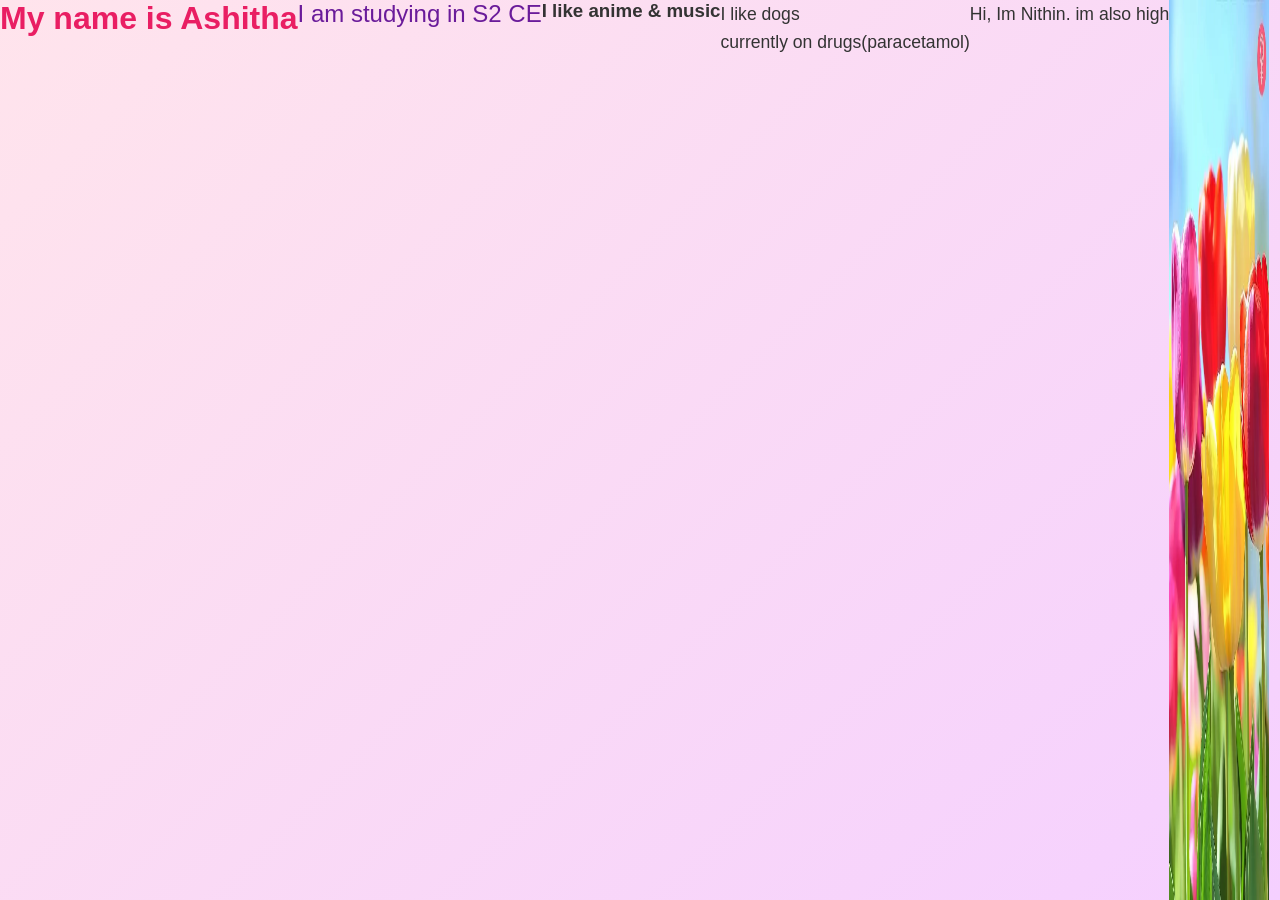
==== index.html @ a12b62c1 "Rename Index.html to index.html" ====
<!DOCTYPE html>
<html lang="en">
<head>
  <meta charset="UTF-8">
  <meta name="viewport" content="width=device-width, initial-scale=1.0">
  <title>Ashitha's website</title>
  <style>
  img{
    width: 100px;

  }
  </style>
  <link rel="stylesheet" href="style.css">
</head>

<body>
<h1>My name is Ashitha</h1>
<h2>I am studying in S2 CE</h2>
<h3>I like anime & music</h3>
<p>I like dogs <br>
  currently on drugs(paracetamol)</p>
  <p>Hi, Im Nithin. im also high</p>
  <img src="./flower github.webp" alt="" srcset="">
</body>
</html>
---- style.css ----
/* Reset */
* {
    margin: 0;
    padding: 0;
    box-sizing: border-box;
}

body {
    font-family: Arial, Helvetica, sans-serif;
    background: linear-gradient(135deg, #ffe4ec, #f5d0ff);
    min-height: 100vh;
    display: flex;
    /* justify-content: center; */
    /* align-items: center; */
    /* text-align: center; */
    color: #333;
}


h1 {
    color: #e91e63;
    margin-bottom: 10px;
}

h2 {
    color: #6a1b9a;
    margin-bottom: 20px;
    font-weight: normal;
}

p {
    font-size: 1.1rem;
    line-height: 1.6;
    margin-bottom: 20px;
}

img:hover {
    transform: scale(1.05);
}
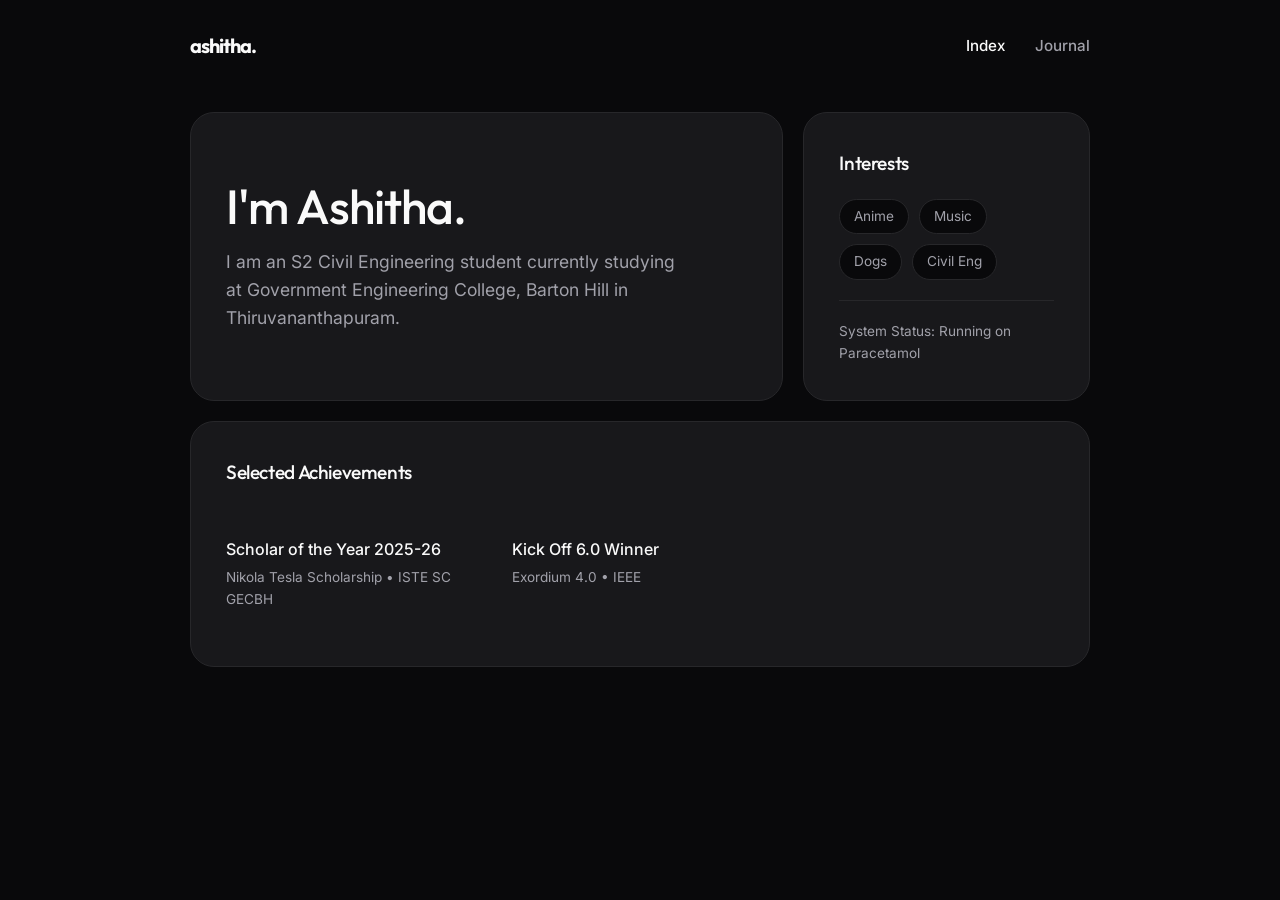
==== commit 4cb9f2ba: "remodel website" ====
--- a/index.html
+++ b/index.html
@@ -1,25 +1,269 @@
 <!DOCTYPE html>
 <html lang="en">
+
 <head>
   <meta charset="UTF-8">
   <meta name="viewport" content="width=device-width, initial-scale=1.0">
-  <title>Ashitha's website</title>
+  <title>Ashitha | Portfolio</title>
+  <link
+    href="https://fonts.googleapis.com/css2?family=Inter:wght@300;400;500;600&family=Outfit:wght@400;500;600;700&display=swap"
+    rel="stylesheet">
   <style>
-  img{
-    width: 100px;
-
-  }
+    :root {
+      --bg-color: #09090b;
+      /* Deep zinc background */
+      --card-bg: #18181b;
+      --card-hover: #27272a;
+      --border-color: #27272a;
+      --border-hover: #3f3f46;
+      --text-main: #fafafa;
+      --text-muted: #a1a1aa;
+    }
+
+    * {
+      box-sizing: border-box;
+      margin: 0;
+      padding: 0;
+    }
+
+    body {
+      background-color: var(--bg-color);
+      color: var(--text-main);
+      font-family: 'Inter', sans-serif;
+      line-height: 1.6;
+      display: flex;
+      flex-direction: column;
+      align-items: center;
+      min-height: 100vh;
+      padding: 0 20px;
+    }
+
+    h1,
+    h2,
+    h3,
+    h4 {
+      font-family: 'Outfit', sans-serif;
+      font-weight: 500;
+      letter-spacing: -0.02em;
+    }
+
+    /* Minimalist Navigation */
+    nav {
+      width: 100%;
+      max-width: 900px;
+      display: flex;
+      justify-content: space-between;
+      align-items: center;
+      padding: 30px 0;
+      margin-bottom: 20px;
+    }
+
+    .logo {
+      font-family: 'Outfit', sans-serif;
+      font-weight: 700;
+      font-size: 1.25rem;
+      color: var(--text-main);
+      letter-spacing: -0.05em;
+    }
+
+    .nav-links {
+      display: flex;
+      gap: 30px;
+    }
+
+    nav a {
+      color: var(--text-muted);
+      text-decoration: none;
+      font-size: 0.95rem;
+      font-weight: 500;
+      transition: color 0.3s ease;
+    }
+
+    nav a:hover,
+    nav a.active {
+      color: var(--text-main);
+    }
+
+    /* Bento Grid Layout */
+    .bento-grid {
+      width: 100%;
+      max-width: 900px;
+      display: grid;
+      grid-template-columns: repeat(3, 1fr);
+      gap: 20px;
+      margin-bottom: 50px;
+      animation: fadeIn 0.6s ease-out;
+    }
+
+    @keyframes fadeIn {
+      from {
+        opacity: 0;
+        transform: translateY(15px);
+      }
+
+      to {
+        opacity: 1;
+        transform: translateY(0);
+      }
+    }
+
+    .bento-card {
+      background-color: var(--card-bg);
+      border: 1px solid var(--border-color);
+      border-radius: 24px;
+      padding: 35px;
+      transition: all 0.3s ease;
+      display: flex;
+      flex-direction: column;
+    }
+
+    .bento-card:hover {
+      border-color: var(--border-hover);
+      background-color: var(--card-hover);
+      transform: translateY(-2px);
+    }
+
+    /* Card Specifics */
+    .card-hero {
+      grid-column: span 2;
+      justify-content: center;
+    }
+
+    .card-hero h1 {
+      font-size: 3rem;
+      line-height: 1.1;
+      margin-bottom: 15px;
+    }
+
+    .card-hero p {
+      color: var(--text-muted);
+      font-size: 1.1rem;
+      max-width: 90%;
+    }
+
+    .card-about h3,
+    .card-achievements h3 {
+      font-size: 1.2rem;
+      margin-bottom: 20px;
+      color: var(--text-main);
+    }
+
+    /* Tags for interests */
+    .tags {
+      display: flex;
+      flex-wrap: wrap;
+      gap: 10px;
+      margin-bottom: 20px;
+    }
+
+    .tag {
+      background-color: var(--bg-color);
+      border: 1px solid var(--border-color);
+      padding: 6px 14px;
+      border-radius: 20px;
+      font-size: 0.85rem;
+      color: var(--text-muted);
+    }
+
+    .status-box {
+      margin-top: auto;
+      padding-top: 20px;
+      border-top: 1px solid var(--border-color);
+      font-size: 0.85rem;
+      color: var(--text-muted);
+    }
+
+    /* Achievement List */
+    .achievement-item {
+      margin-bottom: 20px;
+    }
+
+    .achievement-item:last-child {
+      margin-bottom: 0;
+    }
+
+    .achievement-title {
+      font-weight: 500;
+      color: var(--text-main);
+      margin-bottom: 4px;
+      font-size: 1rem;
+    }
+
+    .achievement-org {
+      font-size: 0.85rem;
+      color: var(--text-muted);
+    }
+
+    /* Responsive */
+    @media (max-width: 768px) {
+      .bento-grid {
+        grid-template-columns: 1fr;
+      }
+
+      .card-hero {
+        grid-column: span 1;
+      }
+
+      .card-hero h1 {
+        font-size: 2.2rem;
+      }
+    }
   </style>
-  <link rel="stylesheet" href="style.css">
 </head>
 
 <body>
-<h1>My name is Ashitha</h1>
-<h2>I am studying in S2 CE</h2>
-<h3>I like anime & music</h3>
-<p>I like dogs <br>
-  currently on drugs(paracetamol)</p>
-  <p>Hi, Im Nithin. im also high</p>
-  <img src="./flower github.webp" alt="" srcset="">
+
+  <nav>
+    <div class="logo">ashitha.</div>
+    <div class="nav-links">
+      <a href="index.html" class="active">Index</a>
+      <a href="blog.html">Journal</a>
+    </div>
+  </nav>
+
+  <main class="bento-grid">
+
+    <!-- Hero / Intro Card -->
+    <div class="bento-card card-hero">
+      <h1>I'm Ashitha.</h1>
+      <p>I am an S2 Civil Engineering student currently studying at Government Engineering College, Barton Hill in
+        Thiruvananthapuram.</p>
+    </div>
+
+    <!-- Personal Interests Card -->
+    <div class="bento-card card-about">
+      <h3>Interests</h3>
+      <div class="tags">
+        <span class="tag">Anime</span>
+        <span class="tag">Music</span>
+        <span class="tag">Dogs</span>
+        <span class="tag">Civil Eng</span>
+      </div>
+      <div class="status-box">
+        System Status: Running on Paracetamol
+      </div>
+    </div>
+
+    <!-- Achievements Card (Spans full width on bottom) -->
+    <div class="bento-card card-achievements"
+      style="grid-column: 1 / -1; display: grid; grid-template-columns: repeat(auto-fit, minmax(250px, 1fr)); gap: 30px;">
+      <div style="grid-column: 1 / -1;">
+        <h3>Selected Achievements</h3>
+      </div>
+
+      <div class="achievement-item">
+        <div class="achievement-title">Scholar of the Year 2025-26</div>
+        <div class="achievement-org">Nikola Tesla Scholarship • ISTE SC GECBH</div>
+      </div>
+
+      <div class="achievement-item">
+        <div class="achievement-title">Kick Off 6.0 Winner</div>
+        <div class="achievement-org">Exordium 4.0 • IEEE</div>
+      </div>
+    </div>
+
+  </main>
+
 </body>
-</html>
+
+</html>
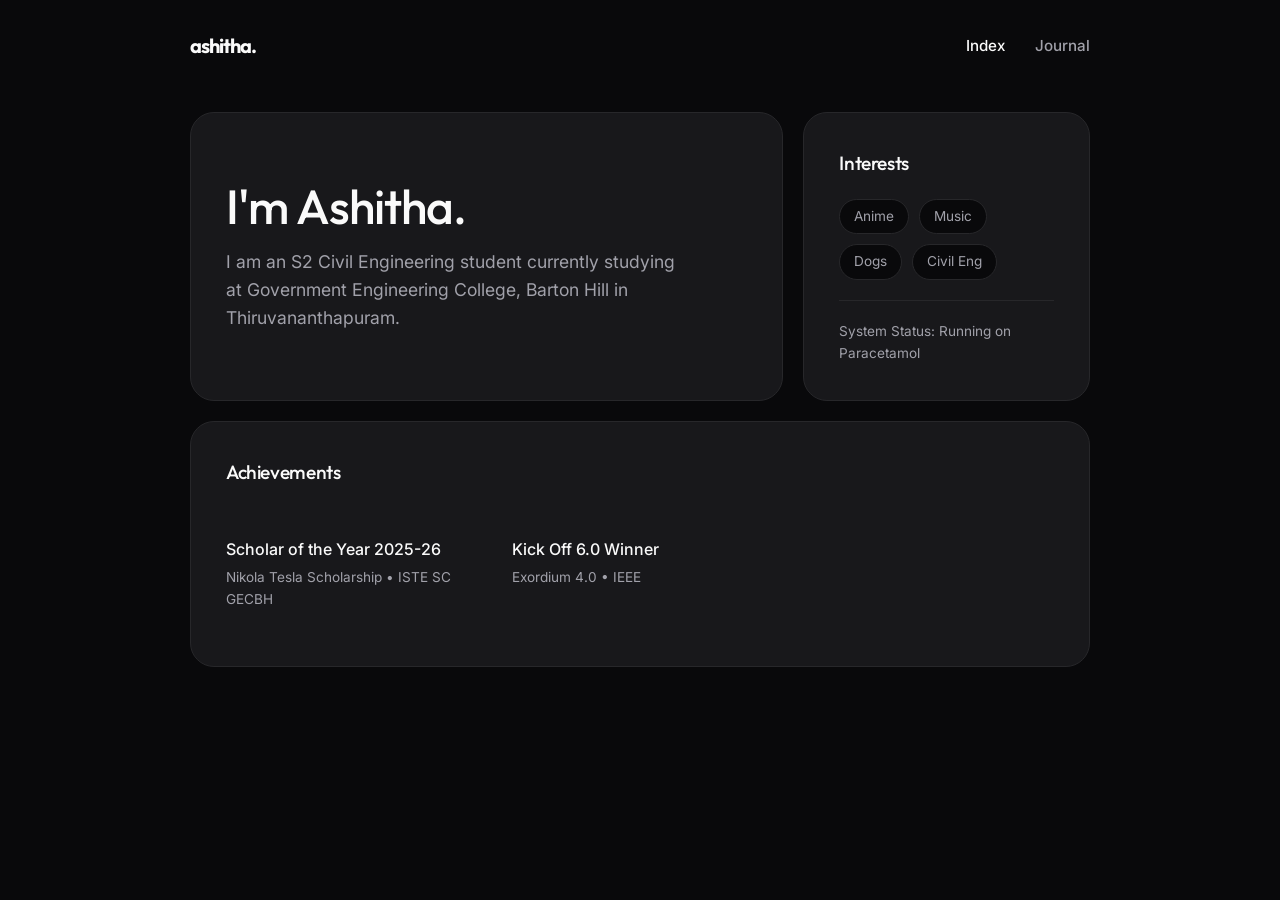
==== commit 90be46ea: "minor typos" ====
--- a/index.html
+++ b/index.html
@@ -248,7 +248,7 @@
     <div class="bento-card card-achievements"
       style="grid-column: 1 / -1; display: grid; grid-template-columns: repeat(auto-fit, minmax(250px, 1fr)); gap: 30px;">
       <div style="grid-column: 1 / -1;">
-        <h3>Selected Achievements</h3>
+        <h3>Achievements</h3>
       </div>
 
       <div class="achievement-item">
